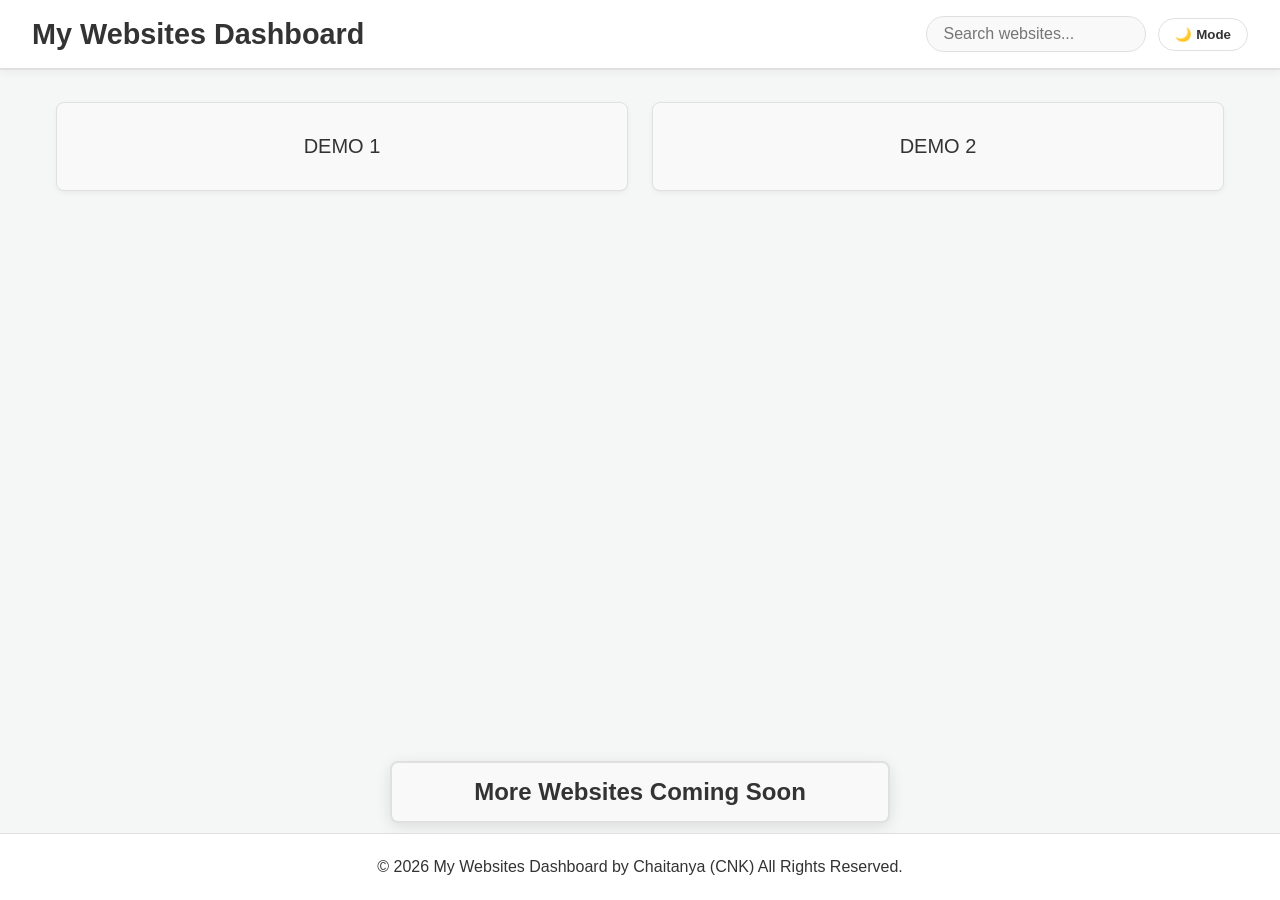
==== index.html @ 71942090 "First Setup Commit" ====
<!DOCTYPE html>
<html lang="en">
<head>
    <meta charset="UTF-8">
    <meta name="viewport" content="width=device-width, initial-scale=1.0">
    <title>My Websites Dashboard</title>
    <link rel="stylesheet" href="style.css">
</head>
<body>

    <nav class="navbar">
        <div class="nav-brand">My Websites Dashboard</div>
        <div class="nav-actions">
            <input type="text" id="search-bar" class="search-input" placeholder="Search websites...">
            <button id="theme-toggle" class="theme-btn" aria-label="Toggle Theme">🌙 Mode</button>
        </div>
    </nav>

    <main class="dashboard-container">
        <div id="grid-container" class="site-grid"></div>
    </main>

    <div class="bottom">
        <h1> More Websites Coming Soon </h1>
    </div>

    <footer class="footer">
        <p>&copy; 2026 My Websites Dashboard by Chaitanya (CNK) All Rights Reserved.</p>
    </footer>

    <script src="script.js"></script>
</body>
</html>
---- style.css ----
:root {
    --bg-color: #f4f7f6;
    --container-bg: #ffffff;
    --text-color: #333333;
    --primary-color: #4a90e2;
    --primary-hover: #357abd;
    --card-bg: #f9f9f9;
    --border-color: #e0e0e0;
    --wish-bg: #e8f5e9;
    --wish-text: #2e7d32;
    --milestone-text: #e67e22;
    --accent-color: var(--primary-color);
    --nav-bg: var(--container-bg);
    --nav-text: var(--text-color);
    --input-bg: var(--card-bg);
    --input-text: var(--text-color);
    --shadow: 0 4px 15px rgba(0, 0, 0, 0.1);
}

[data-theme="dark"] {
    --bg-color: #121212;
    --container-bg: #1e1e1e;
    --text-color: #e0e0e0;
    --primary-color: #375a7f;
    --primary-hover: #2b4764;
    --card-bg: #2a2a2a;
    --border-color: #333333;
    --wish-bg: #1b5e20;
    --wish-text: #e8f5e9;
    --milestone-text: #f39c12;
}

* {
    box-sizing: border-box;
    margin: 0;
    padding: 0;
    font-family: 'Segoe UI', Tahoma, Geneva, Verdana, sans-serif;
    transition: background-color 0.3s, color 0.3s, transform 0.2s;
}

body {
    background-color: var(--bg-color);
    color: var(--text-color);
    display: flex;
    flex-direction: column;
    min-height: 100vh;
}

.navbar {
    display: flex;
    justify-content: space-between;
    align-items: center;
    background-color: var(--nav-bg);
    color: var(--nav-text);
    padding: 1rem 2rem;
    border-bottom: 2px solid var(--border-color);
    box-shadow: 0 2px 10px rgba(0, 0, 0, 0.05);
}

.nav-brand {
    font-size: 1.8rem;
    font-weight: bold;
}

.nav-actions {
    display: flex;
    align-items: center;
    gap: 12px;
}

.search-input {
    background-color: var(--input-bg);
    color: var(--input-text);
    border: 1px solid var(--border-color);
    padding: 8px 16px;
    border-radius: 20px;
    outline: none;
    font-size: 1rem;
    width: 220px;
    transition: width 0.3s ease, border-color 0.3s ease, background-color 0.3s ease;
}

.search-input:focus {
    border-color: var(--primary-color);
    width: 280px;
}

.theme-btn, .toggle-btn {
    background: none;
    border: 1px solid var(--border-color);
    padding: 8px 16px;
    border-radius: 20px;
    cursor: pointer;
    color: var(--text-color);
    font-weight: 600;
}

.theme-btn:hover, .toggle-btn:hover {
    transform: scale(1.05);
}

.dashboard-container {
    flex: 1;
    max-width: 1200px;
    width: 100%;
    margin: 2rem auto;
    padding: 0 1rem;
    animation: animate-fade-in 0.6s ease-out;
}

.site-grid {
    display: grid;
    grid-template-columns: repeat(2, 1fr);
    gap: 1.5rem;
}

@media (max-width: 768px) {
    .navbar {
        flex-direction: column;
        gap: 1rem;
        padding: 1rem;
    }
    
    .nav-actions {
        width: 100%;
        justify-content: space-between;
    }

    .search-input {
        width: 60%;
    }

    .search-input:focus {
        width: 65%;
    }

    .site-grid {
        grid-template-columns: 1fr;
    }
}

.site-card, .card {
    background-color: var(--card-bg);
    border: 1px solid var(--border-color);
    padding: 2rem;
    border-radius: 8px;
    text-align: center;
    cursor: pointer;
    font-size: 1.25rem;
    font-weight: 500;
    position: relative;
    overflow: hidden;
    user-select: none;
    box-shadow: 0 2px 5px rgba(0,0,0,0.05);
    animation: slideUp 0.5s ease-out both;
}

.site-card:hover, .card:hover {
    transform: translateY(-5px);
    border-color: var(--primary-color);
    box-shadow: 0 4px 15px rgba(0, 0, 0, 0.1);
}

.site-card:active, .card:active {
    transform: scale(0.97);
}

.bottom {
    text-align: center;
    width: 90%;
    max-width: 500px;
    margin: 10px auto;
    padding: 15px 20px;
    box-sizing: border-box;
    background-color: var(--card-bg);
    border: 2px solid var(--border-color);
    color: var(--text-color);
    border-radius: 8px;
    box-shadow: var(--shadow);
}

.bottom h1 {
    font-size: 1.50rem;
    margin: 0;
}

.footer {
    text-align: center;
    padding: 1.5rem;
    background-color: var(--nav-bg);
    color: var(--nav-text);
    margin-top: auto;
    border-top: 1px solid var(--border-color);
}

@keyframes animate-fade-in {
    from { opacity: 0; transform: translateY(-10px); }
    to { opacity: 1; transform: translateY(0); }
}

@keyframes slideUp {
    from { opacity: 0; transform: translateY(20px); }
    to { opacity: 1; transform: translateY(0); }
}

@keyframes popIn {
    0% { transform: scale(0.9); opacity: 0; }
    100% { transform: scale(1); opacity: 1; }
}
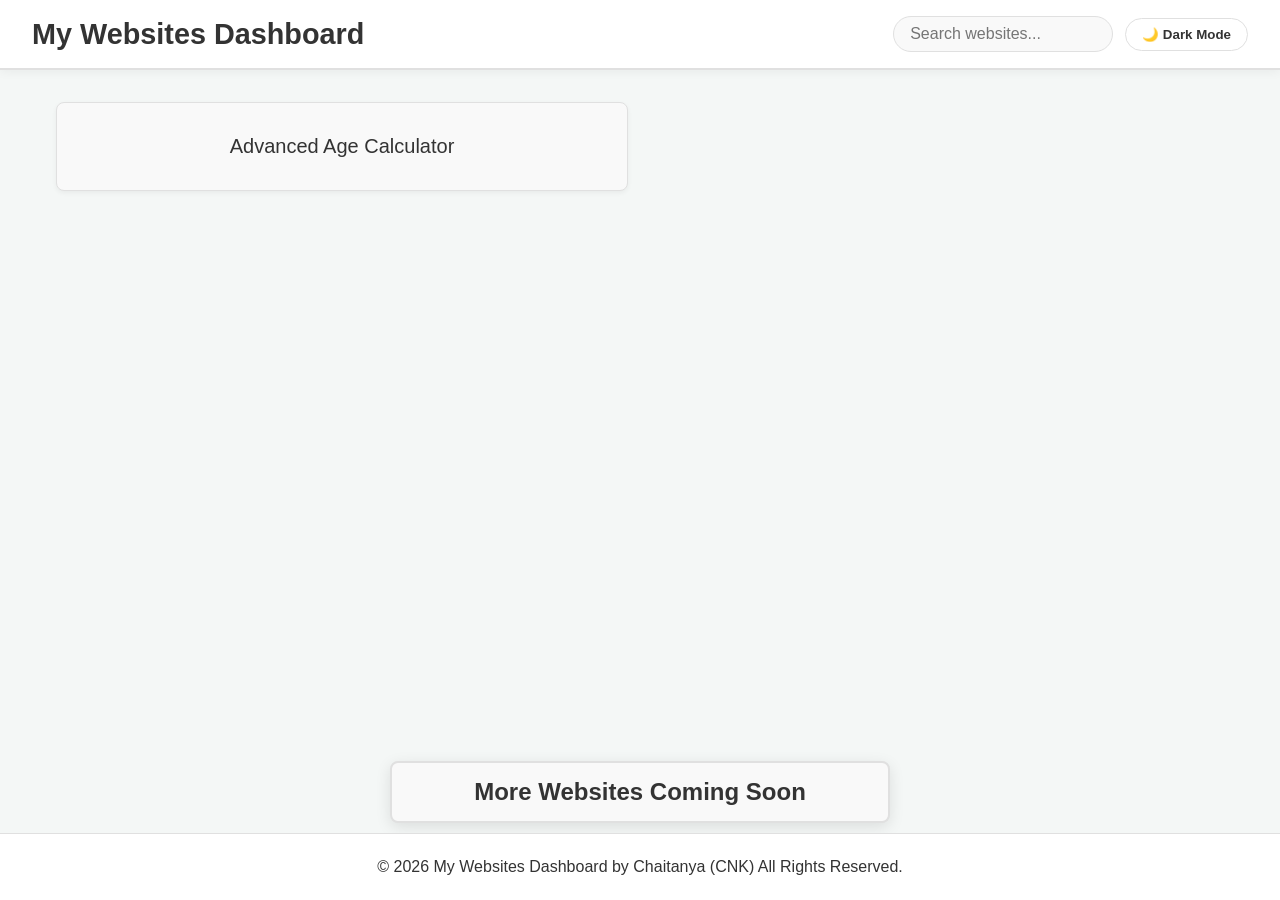
==== commit cb0b37a3: "Clean Structure and Added Theme to be Saved" ====
--- a/index.html
+++ b/index.html
@@ -4,7 +4,7 @@
     <meta charset="UTF-8">
     <meta name="viewport" content="width=device-width, initial-scale=1.0">
     <title>My Websites Dashboard</title>
-    <link rel="stylesheet" href="style.css">
+    <link rel="stylesheet" href="assets/style.css">
 </head>
 <body>
 
@@ -28,6 +28,6 @@
         <p>&copy; 2026 My Websites Dashboard by Chaitanya (CNK) All Rights Reserved.</p>
     </footer>
 
-    <script src="script.js"></script>
+    <script src="assets/script.js"></script>
 </body>
 </html>
--- a/assets/style.css
+++ b/assets/style.css
@@ -0,0 +1,209 @@
+:root {
+    --bg-color: #f4f7f6;
+    --container-bg: #ffffff;
+    --text-color: #333333;
+    --primary-color: #4a90e2;
+    --primary-hover: #357abd;
+    --card-bg: #f9f9f9;
+    --border-color: #e0e0e0;
+    --wish-bg: #e8f5e9;
+    --wish-text: #2e7d32;
+    --milestone-text: #e67e22;
+    --accent-color: var(--primary-color);
+    --nav-bg: var(--container-bg);
+    --nav-text: var(--text-color);
+    --input-bg: var(--card-bg);
+    --input-text: var(--text-color);
+    --shadow: 0 4px 15px rgba(0, 0, 0, 0.1);
+}
+
+[data-theme="dark"] {
+    --bg-color: #121212;
+    --container-bg: #1e1e1e;
+    --text-color: #e0e0e0;
+    --primary-color: #375a7f;
+    --primary-hover: #2b4764;
+    --card-bg: #2a2a2a;
+    --border-color: #333333;
+    --wish-bg: #1b5e20;
+    --wish-text: #e8f5e9;
+    --milestone-text: #f39c12;
+}
+
+* {
+    box-sizing: border-box;
+    margin: 0;
+    padding: 0;
+    font-family: 'Segoe UI', Tahoma, Geneva, Verdana, sans-serif;
+    transition: background-color 0.3s, color 0.3s, transform 0.2s;
+}
+
+body {
+    background-color: var(--bg-color);
+    color: var(--text-color);
+    display: flex;
+    flex-direction: column;
+    min-height: 100vh;
+}
+
+.navbar {
+    display: flex;
+    justify-content: space-between;
+    align-items: center;
+    background-color: var(--nav-bg);
+    color: var(--nav-text);
+    padding: 1rem 2rem;
+    border-bottom: 2px solid var(--border-color);
+    box-shadow: 0 2px 10px rgba(0, 0, 0, 0.05);
+}
+
+.nav-brand {
+    font-size: 1.8rem;
+    font-weight: bold;
+}
+
+.nav-actions {
+    display: flex;
+    align-items: center;
+    gap: 12px;
+}
+
+.search-input {
+    background-color: var(--input-bg);
+    color: var(--input-text);
+    border: 1px solid var(--border-color);
+    padding: 8px 16px;
+    border-radius: 20px;
+    outline: none;
+    font-size: 1rem;
+    width: 220px;
+    transition: width 0.3s ease, border-color 0.3s ease, background-color 0.3s ease;
+}
+
+.search-input:focus {
+    border-color: var(--primary-color);
+    width: 280px;
+}
+
+.theme-btn, .toggle-btn {
+    background: none;
+    border: 1px solid var(--border-color);
+    padding: 8px 16px;
+    border-radius: 20px;
+    cursor: pointer;
+    color: var(--text-color);
+    font-weight: 600;
+}
+
+.theme-btn:hover, .toggle-btn:hover {
+    transform: scale(1.05);
+}
+
+.dashboard-container {
+    flex: 1;
+    max-width: 1200px;
+    width: 100%;
+    margin: 2rem auto;
+    padding: 0 1rem;
+    animation: animate-fade-in 0.6s ease-out;
+}
+
+.site-grid {
+    display: grid;
+    grid-template-columns: repeat(2, 1fr);
+    gap: 1.5rem;
+}
+
+@media (max-width: 768px) {
+    .navbar {
+        flex-direction: column;
+        gap: 1rem;
+        padding: 1rem;
+    }
+    
+    .nav-actions {
+        width: 100%;
+        justify-content: space-between;
+    }
+
+    .search-input {
+        width: 60%;
+    }
+
+    .search-input:focus {
+        width: 65%;
+    }
+
+    .site-grid {
+        grid-template-columns: 1fr;
+    }
+}
+
+.site-card, .card {
+    background-color: var(--card-bg);
+    border: 1px solid var(--border-color);
+    padding: 2rem;
+    border-radius: 8px;
+    text-align: center;
+    cursor: pointer;
+    font-size: 1.25rem;
+    font-weight: 500;
+    position: relative;
+    overflow: hidden;
+    user-select: none;
+    box-shadow: 0 2px 5px rgba(0,0,0,0.05);
+    animation: slideUp 0.5s ease-out both;
+}
+
+.site-card:hover, .card:hover {
+    transform: translateY(-5px);
+    border-color: var(--primary-color);
+    box-shadow: 0 4px 15px rgba(0, 0, 0, 0.1);
+}
+
+.site-card:active, .card:active {
+    transform: scale(0.97);
+}
+
+.bottom {
+    text-align: center;
+    width: 90%;
+    max-width: 500px;
+    margin: 10px auto;
+    padding: 15px 20px;
+    box-sizing: border-box;
+    background-color: var(--card-bg);
+    border: 2px solid var(--border-color);
+    color: var(--text-color);
+    border-radius: 8px;
+    box-shadow: var(--shadow);
+}
+
+.bottom h1 {
+    font-size: 1.50rem;
+    margin: 0;
+}
+
+.footer {
+    text-align: center;
+    padding: 1.5rem;
+    background-color: var(--nav-bg);
+    color: var(--nav-text);
+    margin-top: auto;
+    border-top: 1px solid var(--border-color);
+}
+
+@keyframes animate-fade-in {
+    from { opacity: 0; transform: translateY(-10px); }
+    to { opacity: 1; transform: translateY(0); }
+}
+
+@keyframes slideUp {
+    from { opacity: 0; transform: translateY(20px); }
+    to { opacity: 1; transform: translateY(0); }
+}
+
+@keyframes popIn {
+    0% { transform: scale(0.9); opacity: 0; }
+    100% { transform: scale(1); opacity: 1; }
+}
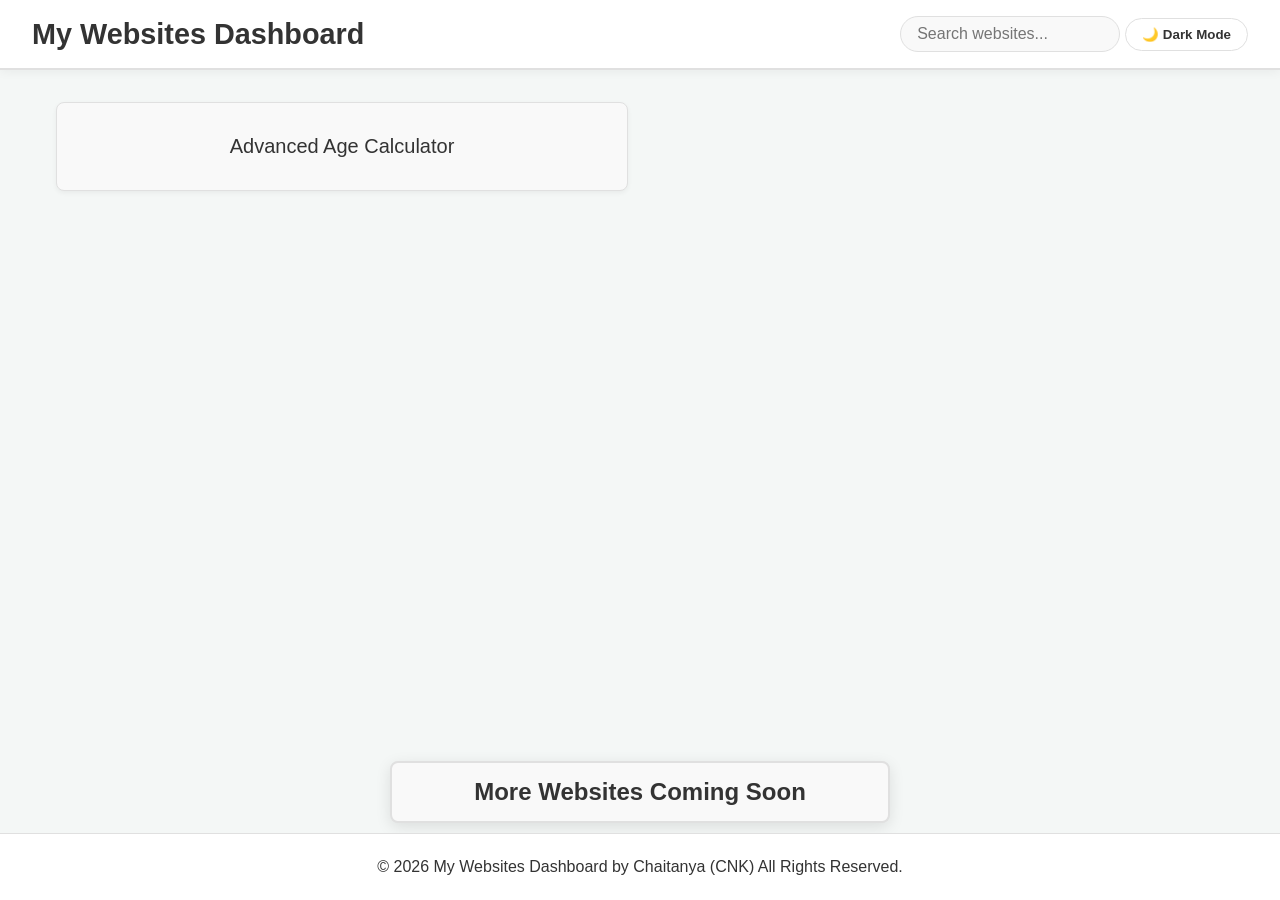
==== commit d840c5e3: "Minor Changes" ====
--- a/index.html
+++ b/index.html
@@ -7,7 +7,6 @@
     <link rel="stylesheet" href="assets/style.css">
 </head>
 <body>
-
     <nav class="navbar">
         <div class="nav-brand">My Websites Dashboard</div>
         <div class="nav-actions">
@@ -15,19 +14,15 @@
             <button id="theme-toggle" class="theme-btn" aria-label="Toggle Theme">🌙 Mode</button>
         </div>
     </nav>
-
     <main class="dashboard-container">
         <div id="grid-container" class="site-grid"></div>
     </main>
-
     <div class="bottom">
         <h1> More Websites Coming Soon </h1>
     </div>
-
     <footer class="footer">
         <p>&copy; 2026 My Websites Dashboard by Chaitanya (CNK) All Rights Reserved.</p>
     </footer>
-
     <script src="assets/script.js"></script>
 </body>
 </html>
--- a/assets/style.css
+++ b/assets/style.css
@@ -16,7 +16,6 @@
     --input-text: var(--text-color);
     --shadow: 0 4px 15px rgba(0, 0, 0, 0.1);
 }
-
 [data-theme="dark"] {
     --bg-color: #121212;
     --container-bg: #1e1e1e;
@@ -29,7 +28,6 @@
     --wish-text: #e8f5e9;
     --milestone-text: #f39c12;
 }
-
 * {
     box-sizing: border-box;
     margin: 0;
@@ -37,7 +35,6 @@
     font-family: 'Segoe UI', Tahoma, Geneva, Verdana, sans-serif;
     transition: background-color 0.3s, color 0.3s, transform 0.2s;
 }
-
 body {
     background-color: var(--bg-color);
     color: var(--text-color);
@@ -45,7 +42,6 @@
     flex-direction: column;
     min-height: 100vh;
 }
-
 .navbar {
     display: flex;
     justify-content: space-between;
@@ -56,18 +52,16 @@
     border-bottom: 2px solid var(--border-color);
     box-shadow: 0 2px 10px rgba(0, 0, 0, 0.05);
 }
-
 .nav-brand {
     font-size: 1.8rem;
     font-weight: bold;
 }
-
 .nav-actions {
     display: flex;
     align-items: center;
-    gap: 12px;
+    gap: 5px;
+    flex-wrap: wrap;
 }
-
 .search-input {
     background-color: var(--input-bg);
     color: var(--input-text);
@@ -79,12 +73,10 @@
     width: 220px;
     transition: width 0.3s ease, border-color 0.3s ease, background-color 0.3s ease;
 }
-
 .search-input:focus {
     border-color: var(--primary-color);
     width: 280px;
 }
-
 .theme-btn, .toggle-btn {
     background: none;
     border: 1px solid var(--border-color);
@@ -94,11 +86,9 @@
     color: var(--text-color);
     font-weight: 600;
 }
-
 .theme-btn:hover, .toggle-btn:hover {
     transform: scale(1.05);
 }
-
 .dashboard-container {
     flex: 1;
     max-width: 1200px;
@@ -107,38 +97,31 @@
     padding: 0 1rem;
     animation: animate-fade-in 0.6s ease-out;
 }
-
 .site-grid {
     display: grid;
     grid-template-columns: repeat(2, 1fr);
     gap: 1.5rem;
 }
-
 @media (max-width: 768px) {
     .navbar {
         flex-direction: column;
         gap: 1rem;
         padding: 1rem;
     }
-    
     .nav-actions {
         width: 100%;
         justify-content: space-between;
     }
-
     .search-input {
-        width: 60%;
+        width: 70%;
     }
-
     .search-input:focus {
-        width: 65%;
+        width: 80%;
     }
-
     .site-grid {
         grid-template-columns: 1fr;
     }
 }
-
 .site-card, .card {
     background-color: var(--card-bg);
     border: 1px solid var(--border-color);
@@ -154,17 +137,14 @@
     box-shadow: 0 2px 5px rgba(0,0,0,0.05);
     animation: slideUp 0.5s ease-out both;
 }
-
 .site-card:hover, .card:hover {
     transform: translateY(-5px);
     border-color: var(--primary-color);
     box-shadow: 0 4px 15px rgba(0, 0, 0, 0.1);
 }
-
 .site-card:active, .card:active {
     transform: scale(0.97);
 }
-
 .bottom {
     text-align: center;
     width: 90%;
@@ -178,12 +158,10 @@
     border-radius: 8px;
     box-shadow: var(--shadow);
 }
-
 .bottom h1 {
     font-size: 1.50rem;
     margin: 0;
 }
-
 .footer {
     text-align: center;
     padding: 1.5rem;
@@ -192,17 +170,14 @@
     margin-top: auto;
     border-top: 1px solid var(--border-color);
 }
-
 @keyframes animate-fade-in {
     from { opacity: 0; transform: translateY(-10px); }
     to { opacity: 1; transform: translateY(0); }
 }
-
 @keyframes slideUp {
     from { opacity: 0; transform: translateY(20px); }
     to { opacity: 1; transform: translateY(0); }
 }
-
 @keyframes popIn {
     0% { transform: scale(0.9); opacity: 0; }
     100% { transform: scale(1); opacity: 1; }
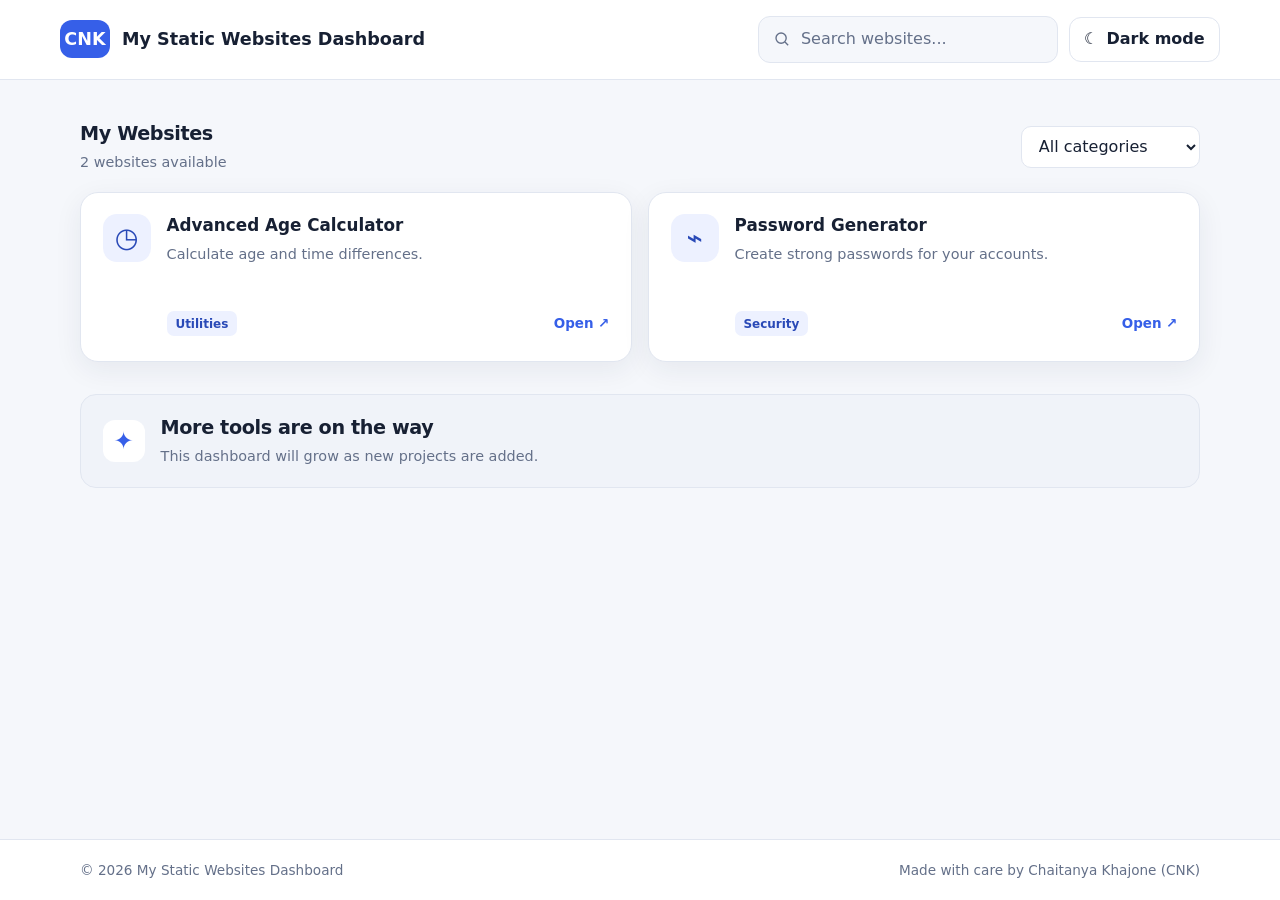
==== commit ca31b349: "Changed Style of all and File Structure" ====
--- a/index.html
+++ b/index.html
@@ -3,26 +3,96 @@
 <head>
     <meta charset="UTF-8">
     <meta name="viewport" content="width=device-width, initial-scale=1.0">
-    <title>My Websites Dashboard</title>
+    <meta name="color-scheme" content="light dark">
+    <meta name="description" content="A personal dashboard for useful websites and tools.">
+    <title>My Static Websites Dashboard</title>
+    <script>
+        (() => {
+            try {
+                const savedTheme = localStorage.getItem("theme");
+                const preferredTheme = window.matchMedia("(prefers-color-scheme: dark)").matches
+                    ? "dark"
+                    : "light";
+                document.documentElement.dataset.theme =
+                    savedTheme === "dark" || savedTheme === "light" ? savedTheme : preferredTheme;
+            } catch (_) {
+                document.documentElement.dataset.theme =
+                    window.matchMedia("(prefers-color-scheme: dark)").matches ? "dark" : "light";
+            }
+        })();
+    </script>
     <link rel="stylesheet" href="assets/style.css">
+    <script src="assets/websites.js" defer></script>
+    <script src="assets/script.js" defer></script>
 </head>
 <body>
-    <nav class="navbar">
-        <div class="nav-brand">My Websites Dashboard</div>
+    <header class="navbar">
+        <a class="nav-brand" href="./" aria-label="My Websites Dashboard home">
+            <span class="brand-mark" aria-hidden="true">CNK</span>
+            <span>My Static Websites Dashboard</span>
+        </a>
+
         <div class="nav-actions">
-            <input type="text" id="search-bar" class="search-input" placeholder="Search websites...">
-            <button id="theme-toggle" class="theme-btn" aria-label="Toggle Theme">🌙 Mode</button>
+            <label class="sr-only" for="search-bar">Search websites</label>
+            <div class="search-wrap">
+                <svg aria-hidden="true" viewBox="0 0 24 24" class="search-icon">
+                    <circle cx="10.8" cy="10.8" r="6.8"></circle>
+                    <path d="m16 16 4.2 4.2"></path>
+                </svg>
+                <input
+                    type="search"
+                    id="search-bar"
+                    class="search-input"
+                    placeholder="Search websites..."
+                    autocomplete="off"
+                    aria-controls="grid-container"
+                >
+                <button type="button" id="clear-search" class="clear-search" aria-label="Clear search" hidden>×</button>
+            </div>
+
+            <button id="theme-toggle" class="theme-btn" type="button" aria-pressed="false">
+                <span id="theme-icon" aria-hidden="true">☾</span>
+                <span id="theme-label">Dark mode</span>
+            </button>
         </div>
-    </nav>
+    </header>
+
     <main class="dashboard-container">
-        <div id="grid-container" class="site-grid"></div>
+        <section class="websites-section" aria-labelledby="websites-heading">
+            <div class="section-heading">
+                <div>
+                    <h1 id="websites-heading">My Websites</h1>
+                    <p id="results-count" class="results-count" aria-live="polite">Loading websites…</p>
+                </div>
+
+                <label class="sr-only" for="category-filter">Filter by category</label>
+                <select id="category-filter" class="category-filter">
+                    <option value="all">All categories</option>
+                </select>
+            </div>
+
+            <div id="grid-container" class="site-grid"></div>
+
+            <div id="empty-state" class="empty-state" hidden>
+                <span class="empty-icon" aria-hidden="true">⌕</span>
+                <h2>No websites found</h2>
+                <p>Try another search term or choose a different category.</p>
+                <button type="button" id="reset-filters" class="secondary-btn">Clear filters</button>
+            </div>
+        </section>
+
+        <aside class="coming-soon" aria-label="Future updates">
+            <span class="coming-soon-icon" aria-hidden="true">✦</span>
+            <div>
+                <h2>More tools are on the way</h2>
+                <p>This dashboard will grow as new projects are added.</p>
+            </div>
+        </aside>
     </main>
-    <div class="bottom">
-        <h1> More Websites Coming Soon </h1>
-    </div>
+
     <footer class="footer">
-        <p>&copy; 2026 My Websites Dashboard by Chaitanya (CNK) All Rights Reserved.</p>
+        <p>© <span id="current-year">2026</span> My Static Websites Dashboard</p>
+        <p>Made with care by Chaitanya Khajone (CNK)</p>
     </footer>
-    <script src="assets/script.js"></script>
 </body>
 </html>
--- a/assets/style.css
+++ b/assets/style.css
@@ -1,184 +1,508 @@
 :root {
-    --bg-color: #f4f7f6;
-    --container-bg: #ffffff;
-    --text-color: #333333;
-    --primary-color: #4a90e2;
-    --primary-hover: #357abd;
-    --card-bg: #f9f9f9;
-    --border-color: #e0e0e0;
-    --wish-bg: #e8f5e9;
-    --wish-text: #2e7d32;
-    --milestone-text: #e67e22;
-    --accent-color: var(--primary-color);
-    --nav-bg: var(--container-bg);
-    --nav-text: var(--text-color);
-    --input-bg: var(--card-bg);
-    --input-text: var(--text-color);
-    --shadow: 0 4px 15px rgba(0, 0, 0, 0.1);
-}
-[data-theme="dark"] {
-    --bg-color: #121212;
-    --container-bg: #1e1e1e;
-    --text-color: #e0e0e0;
-    --primary-color: #375a7f;
-    --primary-hover: #2b4764;
-    --card-bg: #2a2a2a;
-    --border-color: #333333;
-    --wish-bg: #1b5e20;
-    --wish-text: #e8f5e9;
-    --milestone-text: #f39c12;
-}
+    color-scheme: light;
+    --bg-color: #f5f7fb;
+    --surface: #ffffff;
+    --surface-muted: #f0f3f9;
+    --text-color: #172033;
+    --muted-color: #647089;
+    --primary-color: #365fe8;
+    --border-color: #e1e6f0;
+    --tag-bg: #edf1ff;
+    --tag-text: #2949b7;
+    --shadow: 0 8px 28px rgba(24, 39, 75, 0.07);
+    --shadow-hover: 0 14px 34px rgba(24, 39, 75, 0.12);
+}
+
+:root[data-theme="dark"] {
+    color-scheme: dark;
+    --bg-color: #10141d;
+    --surface: #191f2c;
+    --surface-muted: #222a39;
+    --text-color: #edf1fa;
+    --muted-color: #a5afc3;
+    --primary-color: #91aaff;
+    --border-color: #30394b;
+    --tag-bg: #29365b;
+    --tag-text: #d5deff;
+    --shadow: 0 8px 28px rgba(0, 0, 0, 0.16);
+    --shadow-hover: 0 14px 34px rgba(0, 0, 0, 0.28);
+}
+
 * {
     box-sizing: border-box;
+}
+
+html {
+    min-height: 100%;
+    scroll-behavior: smooth;
+}
+
+body {
+    min-height: 100vh;
     margin: 0;
+    display: flex;
+    flex-direction: column;
+    background: var(--bg-color);
+    color: var(--text-color);
+    font-family: Inter, ui-sans-serif, system-ui, -apple-system, BlinkMacSystemFont, "Segoe UI", sans-serif;
+    line-height: 1.5;
+    transition: background-color 180ms ease, color 180ms ease;
+}
+
+button,
+input,
+select {
+    font: inherit;
+}
+
+button,
+select {
+    cursor: pointer;
+}
+
+button:focus-visible,
+a:focus-visible,
+input:focus-visible,
+select:focus-visible {
+    outline: 3px solid var(--primary-color);
+    outline-offset: 3px;
+}
+
+[hidden] {
+    display: none !important;
+}
+
+.sr-only {
+    position: absolute;
+    width: 1px;
+    height: 1px;
     padding: 0;
-    font-family: 'Segoe UI', Tahoma, Geneva, Verdana, sans-serif;
-    transition: background-color 0.3s, color 0.3s, transform 0.2s;
-}
-body {
-    background-color: var(--bg-color);
-    color: var(--text-color);
-    display: flex;
-    flex-direction: column;
-    min-height: 100vh;
-}
+    margin: -1px;
+    overflow: hidden;
+    clip: rect(0, 0, 0, 0);
+    white-space: nowrap;
+    border: 0;
+}
+
 .navbar {
-    display: flex;
+    position: sticky;
+    top: 0;
+    z-index: 10;
+    display: flex;
+    align-items: center;
     justify-content: space-between;
-    align-items: center;
-    background-color: var(--nav-bg);
-    color: var(--nav-text);
-    padding: 1rem 2rem;
-    border-bottom: 2px solid var(--border-color);
-    box-shadow: 0 2px 10px rgba(0, 0, 0, 0.05);
-}
+    gap: 1.5rem;
+    padding: 1rem max(1.25rem, calc((100vw - 1160px) / 2));
+    background: var(--surface);
+    border-bottom: 1px solid var(--border-color);
+}
+
 .nav-brand {
-    font-size: 1.8rem;
-    font-weight: bold;
-}
+    display: inline-flex;
+    align-items: center;
+    gap: 0.75rem;
+    color: var(--text-color);
+    font-size: 1.1rem;
+    font-weight: 750;
+    text-decoration: none;
+    white-space: nowrap;
+}
+
+.brand-mark {
+    display: grid;
+    width: 50px;
+    height: 38px;
+    place-items: center;
+    border-radius: 12px;
+    background: var(--primary-color);
+    color: var(--surface);
+    font-weight: 850;
+}
+
 .nav-actions {
     display: flex;
     align-items: center;
-    gap: 5px;
-    flex-wrap: wrap;
-}
+    justify-content: flex-end;
+    gap: 0.65rem;
+    min-width: 0;
+}
+
+.search-wrap {
+    position: relative;
+    display: flex;
+    align-items: center;
+    min-width: 180px;
+}
+
+.search-icon {
+    position: absolute;
+    left: 0.9rem;
+    width: 18px;
+    height: 18px;
+    fill: none;
+    stroke: var(--muted-color);
+    stroke-width: 1.8;
+    pointer-events: none;
+}
+
 .search-input {
-    background-color: var(--input-bg);
-    color: var(--input-text);
+    width: clamp(180px, 24vw, 300px);
+    min-height: 44px;
+    padding: 0.65rem 2.5rem 0.65rem 2.6rem;
     border: 1px solid var(--border-color);
-    padding: 8px 16px;
-    border-radius: 20px;
-    outline: none;
-    font-size: 1rem;
-    width: 220px;
-    transition: width 0.3s ease, border-color 0.3s ease, background-color 0.3s ease;
-}
+    border-radius: 12px;
+    background: var(--bg-color);
+    color: var(--text-color);
+    transition: border-color 160ms ease, background-color 160ms ease;
+}
+
+.search-input::placeholder {
+    color: var(--muted-color);
+}
+
 .search-input:focus {
     border-color: var(--primary-color);
-    width: 280px;
-}
-.theme-btn, .toggle-btn {
-    background: none;
+}
+
+.clear-search {
+    position: absolute;
+    right: 0.5rem;
+    display: grid;
+    width: 30px;
+    height: 30px;
+    place-items: center;
+    border: 0;
+    border-radius: 8px;
+    background: transparent;
+    color: var(--muted-color);
+    font-size: 1.35rem;
+}
+
+.clear-search:hover {
+    background: var(--surface-muted);
+    color: var(--text-color);
+}
+
+.theme-btn,
+.secondary-btn {
+    display: inline-flex;
+    align-items: center;
+    justify-content: center;
+    gap: 0.5rem;
+    min-height: 44px;
+    padding: 0.6rem 0.9rem;
     border: 1px solid var(--border-color);
-    padding: 8px 16px;
-    border-radius: 20px;
-    cursor: pointer;
-    color: var(--text-color);
-    font-weight: 600;
-}
-.theme-btn:hover, .toggle-btn:hover {
-    transform: scale(1.05);
-}
+    border-radius: 12px;
+    background: var(--surface);
+    color: var(--text-color);
+    font-weight: 650;
+    transition: background-color 160ms ease, border-color 160ms ease, transform 160ms ease;
+}
+
+.theme-btn:hover,
+.secondary-btn:hover {
+    border-color: var(--primary-color);
+    transform: translateY(-1px);
+}
+
 .dashboard-container {
+    width: min(100% - 2.5rem, 1120px);
+    margin: 0 auto;
+    padding: 2.5rem 0;
     flex: 1;
-    max-width: 1200px;
-    width: 100%;
-    margin: 2rem auto;
-    padding: 0 1rem;
-    animation: animate-fade-in 0.6s ease-out;
-}
+}
+
+.section-heading {
+    display: flex;
+    align-items: center;
+    justify-content: space-between;
+    gap: 1rem;
+    margin-bottom: 1.15rem;
+}
+
+.section-heading h1,
+.coming-soon h2 {
+    margin: 0;
+    font-size: 1.2rem;
+    letter-spacing: -0.02em;
+}
+
+.results-count {
+    margin: 0.2rem 0 0;
+    color: var(--muted-color);
+    font-size: 0.9rem;
+}
+
+.category-filter {
+    min-height: 42px;
+    max-width: 100%;
+    padding: 0.55rem 2.2rem 0.55rem 0.8rem;
+    border: 1px solid var(--border-color);
+    border-radius: 10px;
+    background: var(--surface);
+    color: var(--text-color);
+}
+
 .site-grid {
     display: grid;
-    grid-template-columns: repeat(2, 1fr);
-    gap: 1.5rem;
-}
-@media (max-width: 768px) {
+    grid-template-columns: repeat(2, minmax(0, 1fr));
+    gap: 1rem;
+}
+
+.site-card {
+    display: flex;
+    align-items: flex-start;
+    gap: 1rem;
+    min-width: 0;
+    min-height: 170px;
+    padding: 1.35rem;
+    border: 1px solid var(--border-color);
+    border-radius: 18px;
+    background: var(--surface);
+    box-shadow: var(--shadow);
+    color: var(--text-color);
+    text-decoration: none;
+    transition: transform 180ms ease, border-color 180ms ease, box-shadow 180ms ease, background-color 180ms ease;
+    animation: card-enter 300ms ease both;
+}
+
+.site-card:hover {
+    transform: translateY(-4px);
+    border-color: var(--primary-color);
+    box-shadow: var(--shadow-hover);
+}
+
+.site-icon {
+    display: grid;
+    flex: 0 0 48px;
+    width: 48px;
+    height: 48px;
+    place-items: center;
+    border-radius: 14px;
+    background: var(--tag-bg);
+    color: var(--tag-text);
+    font-size: 1.7rem;
+    font-weight: 700;
+}
+
+.site-card-content {
+    display: flex;
+    flex: 1;
+    flex-direction: column;
+    align-items: flex-start;
+    min-width: 0;
+    min-height: 122px;
+}
+
+.site-card-title {
+    overflow-wrap: anywhere;
+    font-size: 1.05rem;
+    font-weight: 750;
+    line-height: 1.35;
+}
+
+.site-card-description {
+    margin-top: 0.45rem;
+    color: var(--muted-color);
+    font-size: 0.9rem;
+    line-height: 1.5;
+}
+
+.site-card-meta {
+    display: flex;
+    align-items: center;
+    justify-content: space-between;
+    flex-wrap: wrap;
+    gap: 0.65rem;
+    width: 100%;
+    margin-top: auto;
+    padding-top: 1rem;
+}
+
+.category-tag {
+    display: inline-flex;
+    align-items: center;
+    padding: 0.22rem 0.55rem;
+    border-radius: 7px;
+    background: var(--tag-bg);
+    color: var(--tag-text);
+    font-size: 0.75rem;
+    font-weight: 700;
+}
+
+.open-link {
+    color: var(--primary-color);
+    font-size: 0.84rem;
+    font-weight: 750;
+}
+
+.empty-state {
+    padding: 3rem 1rem;
+    border: 1px dashed var(--border-color);
+    border-radius: 18px;
+    text-align: center;
+}
+
+.empty-icon {
+    display: inline-grid;
+    width: 48px;
+    height: 48px;
+    place-items: center;
+    border-radius: 50%;
+    background: var(--surface-muted);
+    color: var(--muted-color);
+    font-size: 2rem;
+}
+
+.empty-state h2 {
+    margin: 0.9rem 0 0.25rem;
+    font-size: 1.15rem;
+}
+
+.empty-state p {
+    margin: 0 0 1rem;
+    color: var(--muted-color);
+}
+
+.coming-soon {
+    display: flex;
+    align-items: center;
+    gap: 1rem;
+    margin-top: 2rem;
+    padding: 1.2rem 1.35rem;
+    border: 1px solid var(--border-color);
+    border-radius: 16px;
+    background: var(--surface-muted);
+}
+
+.coming-soon-icon {
+    display: grid;
+    flex: 0 0 42px;
+    width: 42px;
+    height: 42px;
+    place-items: center;
+    border-radius: 12px;
+    background: var(--surface);
+    color: var(--primary-color);
+    font-size: 1.5rem;
+}
+
+.coming-soon p {
+    margin: 0.2rem 0 0;
+    color: var(--muted-color);
+    font-size: 0.9rem;
+}
+
+.footer {
+    display: flex;
+    justify-content: space-between;
+    gap: 1rem;
+    padding: 1.25rem max(1.25rem, calc((100vw - 1120px) / 2));
+    border-top: 1px solid var(--border-color);
+    background: var(--surface);
+    color: var(--muted-color);
+    font-size: 0.85rem;
+}
+
+.footer p {
+    margin: 0;
+}
+
+@keyframes card-enter {
+    from {
+        opacity: 0;
+        transform: translateY(8px);
+    }
+
+    to {
+        opacity: 1;
+        transform: translateY(0);
+    }
+}
+
+@media (max-width: 760px) {
     .navbar {
+        align-items: stretch;
         flex-direction: column;
         gap: 1rem;
-        padding: 1rem;
-    }
+        padding: 1rem 1.25rem;
+    }
+
     .nav-actions {
+        justify-content: stretch;
+    }
+
+    .search-wrap {
+        flex: 1;
+        min-width: 0;
+    }
+
+    .search-input {
         width: 100%;
-        justify-content: space-between;
-    }
-    .search-input {
-        width: 70%;
-    }
-    .search-input:focus {
-        width: 80%;
-    }
+        min-width: 0;
+    }
+
+    .dashboard-container {
+        padding-top: 2rem;
+    }
+
     .site-grid {
         grid-template-columns: 1fr;
     }
 }
-.site-card, .card {
-    background-color: var(--card-bg);
-    border: 1px solid var(--border-color);
-    padding: 2rem;
-    border-radius: 8px;
-    text-align: center;
-    cursor: pointer;
-    font-size: 1.25rem;
-    font-weight: 500;
-    position: relative;
-    overflow: hidden;
-    user-select: none;
-    box-shadow: 0 2px 5px rgba(0,0,0,0.05);
-    animation: slideUp 0.5s ease-out both;
-}
-.site-card:hover, .card:hover {
-    transform: translateY(-5px);
-    border-color: var(--primary-color);
-    box-shadow: 0 4px 15px rgba(0, 0, 0, 0.1);
-}
-.site-card:active, .card:active {
-    transform: scale(0.97);
-}
-.bottom {
-    text-align: center;
-    width: 90%;
-    max-width: 500px;
-    margin: 10px auto;
-    padding: 15px 20px;
-    box-sizing: border-box;
-    background-color: var(--card-bg);
-    border: 2px solid var(--border-color);
-    color: var(--text-color);
-    border-radius: 8px;
-    box-shadow: var(--shadow);
-}
-.bottom h1 {
-    font-size: 1.50rem;
-    margin: 0;
-}
-.footer {
-    text-align: center;
-    padding: 1.5rem;
-    background-color: var(--nav-bg);
-    color: var(--nav-text);
-    margin-top: auto;
-    border-top: 1px solid var(--border-color);
-}
-@keyframes animate-fade-in {
-    from { opacity: 0; transform: translateY(-10px); }
-    to { opacity: 1; transform: translateY(0); }
-}
-@keyframes slideUp {
-    from { opacity: 0; transform: translateY(20px); }
-    to { opacity: 1; transform: translateY(0); }
-}
-@keyframes popIn {
-    0% { transform: scale(0.9); opacity: 0; }
-    100% { transform: scale(1); opacity: 1; }
+
+@media (max-width: 480px) {
+    .dashboard-container {
+        width: min(100% - 1.5rem, 1120px);
+        padding-top: 1.5rem;
+    }
+
+    .nav-actions {
+        align-items: stretch;
+        flex-direction: column;
+    }
+
+    .theme-btn {
+        align-self: flex-start;
+    }
+
+    .section-heading {
+        align-items: flex-start;
+        flex-direction: column;
+    }
+
+    .category-filter {
+        width: 100%;
+    }
+
+    .site-card {
+        min-height: 150px;
+        padding: 1rem;
+    }
+
+    .site-card-content {
+        min-height: 118px;
+    }
+
+    .coming-soon {
+        align-items: flex-start;
+        padding: 1rem;
+    }
+
+    .footer {
+        align-items: center;
+        flex-direction: column;
+        text-align: center;
+    }
+}
+
+@media (prefers-reduced-motion: reduce) {
+    *,
+    *::before,
+    *::after {
+        scroll-behavior: auto !important;
+        animation-duration: 0.01ms !important;
+        animation-iteration-count: 1 !important;
+        transition-duration: 0.01ms !important;
+    }
 }
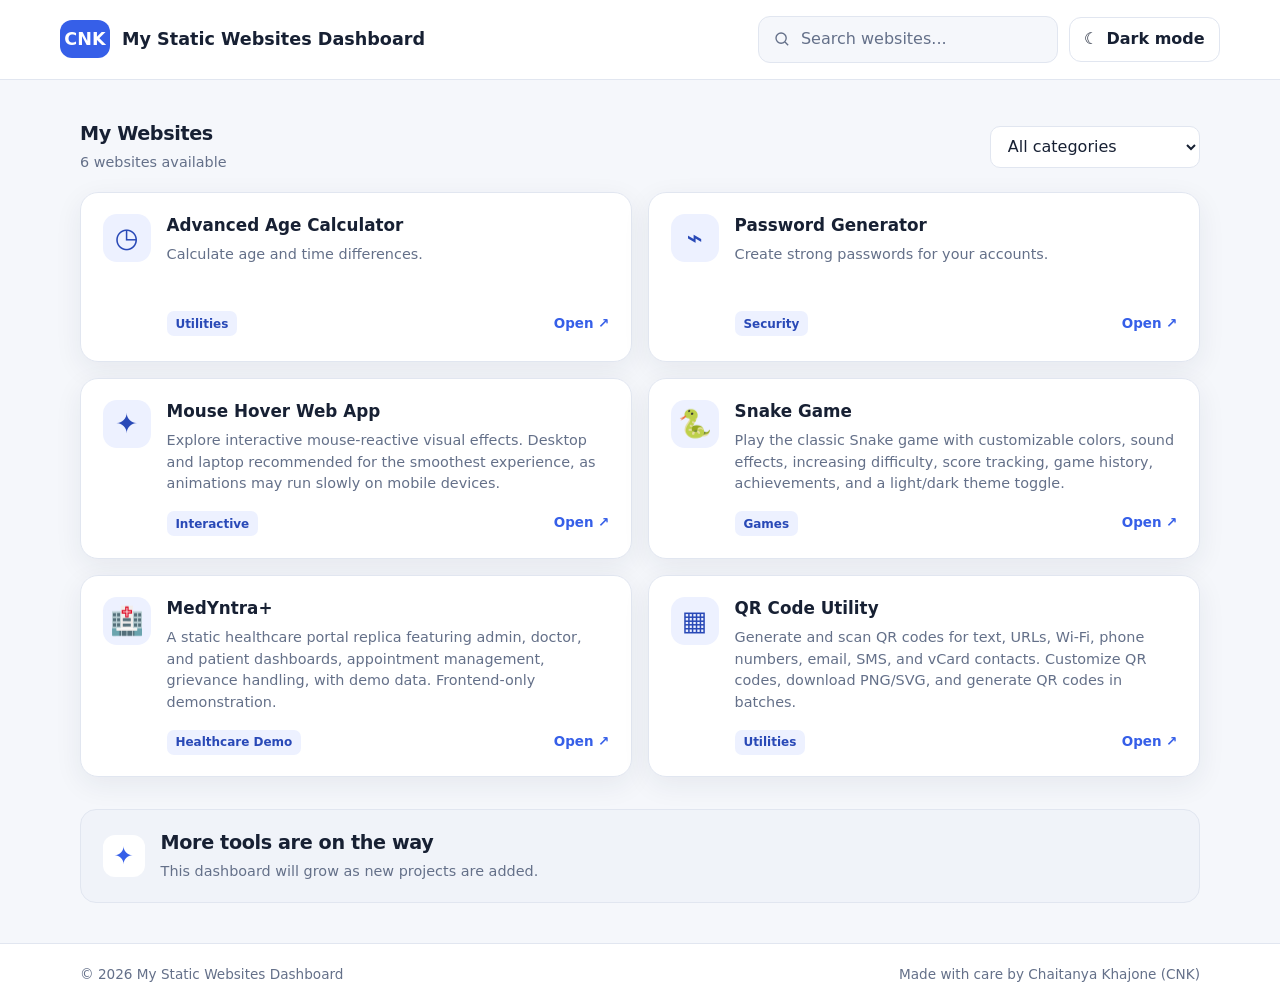
==== commit ebe84a0b: "Added QR Code Utility" ====
--- a/index.html
+++ b/index.html
@@ -1,5 +1,6 @@
 <!DOCTYPE html>
 <html lang="en">
+
 <head>
     <meta charset="UTF-8">
     <meta name="viewport" content="width=device-width, initial-scale=1.0">
@@ -25,6 +26,7 @@
     <script src="assets/websites.js" defer></script>
     <script src="assets/script.js" defer></script>
 </head>
+
 <body>
     <header class="navbar">
         <a class="nav-brand" href="./" aria-label="My Websites Dashboard home">
@@ -39,14 +41,8 @@
                     <circle cx="10.8" cy="10.8" r="6.8"></circle>
                     <path d="m16 16 4.2 4.2"></path>
                 </svg>
-                <input
-                    type="search"
-                    id="search-bar"
-                    class="search-input"
-                    placeholder="Search websites..."
-                    autocomplete="off"
-                    aria-controls="grid-container"
-                >
+                <input type="search" id="search-bar" class="search-input" placeholder="Search websites..."
+                    autocomplete="off" aria-controls="grid-container">
                 <button type="button" id="clear-search" class="clear-search" aria-label="Clear search" hidden>×</button>
             </div>
 
@@ -95,4 +91,5 @@
         <p>Made with care by Chaitanya Khajone (CNK)</p>
     </footer>
 </body>
+
 </html>
